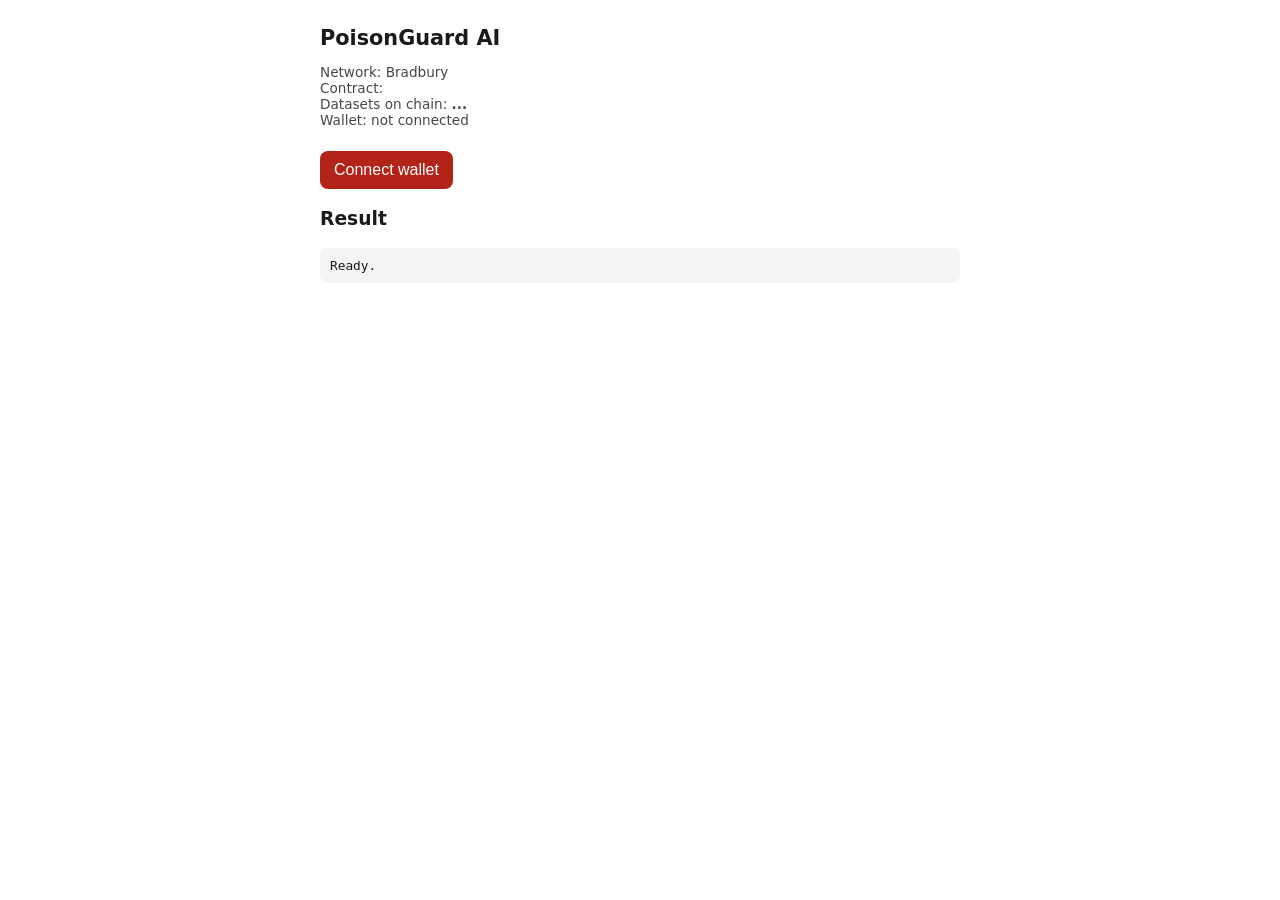
==== web/index.html @ 41a4b813 "Add single-file web frontend" ====
<!doctype html>
<html lang="en"><head><meta charset="utf-8">
<meta name="viewport" content="width=device-width,initial-scale=1">
<title>PoisonGuard AI</title>
<style>
:root{--bg:#fff;--fg:#1a1a1a;--card:#f3f4f6;--bd:#d1d5db;--ac:#b42318}
@media(prefers-color-scheme:dark){:root{--bg:#111;--fg:#eee;--card:#1c1c1e;--bd:#333;--ac:#f97066}}
body{margin:auto;padding:12px;background:var(--bg);color:var(--fg);font:16px system-ui,sans-serif;max-width:640px}
h1{font-size:1.3rem}details{background:var(--card);border:1px solid var(--bd);border-radius:10px;margin:8px 0;padding:8px 12px}
summary{font-weight:600;cursor:pointer}label{display:block;margin:8px 0 2px;font-size:.85rem}
input,select{width:100%;box-sizing:border-box;padding:8px;font-size:16px;background:var(--bg);color:var(--fg);border:1px solid var(--bd);border-radius:6px}
button{margin-top:10px;padding:10px 14px;font-size:16px;border:0;border-radius:8px;background:var(--ac);color:#fff}
pre{white-space:pre-wrap;word-break:break-all;background:var(--card);padding:10px;border-radius:8px;max-height:50vh;overflow:auto;font-size:.8rem}
.s{font-size:.85rem;opacity:.8;word-break:break-all}
</style></head><body>
<h1>PoisonGuard AI</h1>
<p class="s">Network: Bradbury<br>Contract: <span id="addr"></span><br>Datasets on chain: <b id="count">...</b><br>Wallet: <span id="wal">not connected</span></p>
<button id="conn">Connect wallet</button>
<div id="forms"></div>
<h3>Result</h3><pre id="log">Ready.</pre>
<script type="module">
import * as sdk from "https://esm.sh/genlayer-js@1.1.8";
import * as chains from "https://esm.sh/genlayer-js@1.1.8/chains";
const ADDR="0x0932c34aa6e664245f7C3A7D4944B24217d9F061";
const $=id=>document.getElementById(id);
const ET=["PROVENANCE_RECORD","LABEL_AUDIT","FEATURE_ANALYSIS","TRIGGER_TEST","CONTROL_TEST","CLEAN_BASELINE","REPRODUCTION","OTHER"];
const ST=["EVIDENCE_SUBMITTED","ASSESSED","UNDER_REVIEW","REJECTED","CLOSED"];
const A=["assessment_id"];
const SPEC={
 register_dataset:{w:1,f:[A,["dataset_name"],["dataset_version"],["content_hash"],["provenance"],["model_name"],["model_version"]]},
 submit_evidence:{w:1,f:[A,["evidence_type",ET],["nature",["OBSERVATION","ALLEGATION"]],["summary"],["method"],["trials","int"],["hits","int"]]},
 assess_dataset:{w:1,f:[A]},
 update_assessment_status:{w:1,f:[A,["new_status",ST]]},
 get_assessment:{f:[A]},
 get_risk_summary:{f:[A]}
};
const fmt=v=>typeof v==="string"?v:JSON.stringify(v,(k,x)=>typeof x==="bigint"?x.toString():x instanceof Map?Object.fromEntries(x):x,2);
const say=v=>{$("log").textContent=fmt(v)};
const fail=e=>say("Error: "+(e&&(e.shortMessage||e.message)||e));
const chain=chains.testnetBradbury;
let client,account;
$("addr").textContent=ADDR;
const mk=acc=>sdk.createClient(acc?{chain,account:acc}:{chain});
async function count(){try{$("count").textContent=String(await client.readContract({address:ADDR,functionName:"get_dataset_count",args:[]}))}catch(e){$("count").textContent="unavailable";fail(e)}}
if(!chain){say("testnetBradbury is not exported by this SDK version. Exports: "+Object.keys(chains).join(", "))}
else{client=mk();count()}
$("conn").onclick=async()=>{try{
 if(!window.ethereum)return say("No wallet found in this browser. Open this page inside a wallet browser (e.g. MetaMask).");
 const r=await window.ethereum.request({method:"eth_requestAccounts"});
 account=r[0];client=mk(account);
 try{await client.connect("testnetBradbury")}catch(e){}
 $("wal").textContent=account;count();
}catch(e){fail(e)}};
for(const [fn,s] of Object.entries(SPEC)){
 const d=document.createElement("details");
 d.innerHTML="<summary>"+fn+"</summary>"+s.f.map(([n,o])=>"<label>"+n+"</label>"+
  (Array.isArray(o)?"<select name="+n+">"+o.map(x=>"<option>"+x+"</option>").join("")+"</select>":"<input name="+n+(o==="int"?" type=number min=0 value=0":"")+">")).join("")+
  "<button>"+(s.w?"Send transaction":"Read")+"</button>";
 d.querySelector("button").onclick=async()=>{try{
  if(!client)return say("Client not ready.");
  const args=s.f.map(([n,o])=>{const v=d.querySelector("[name="+n+"]").value;return o==="int"?BigInt(v||0):v});
  if(!s.w){say("Reading...");return say(await client.readContract({address:ADDR,functionName:fn,args}))}
  if(!account)return say("Connect a wallet first.");
  say("Sending...");
  const hash=await client.writeContract({address:ADDR,functionName:fn,args,value:0n});
  say("Tx hash: "+hash+"\nWaiting for ACCEPTED...");
  const rc=await client.waitForTransactionReceipt({hash,status:"ACCEPTED",retries:60,interval:5000});
  say({hash,receipt:rc});count();
 }catch(e){fail(e)}};
 $("forms").appendChild(d);
}
</script></body></html>
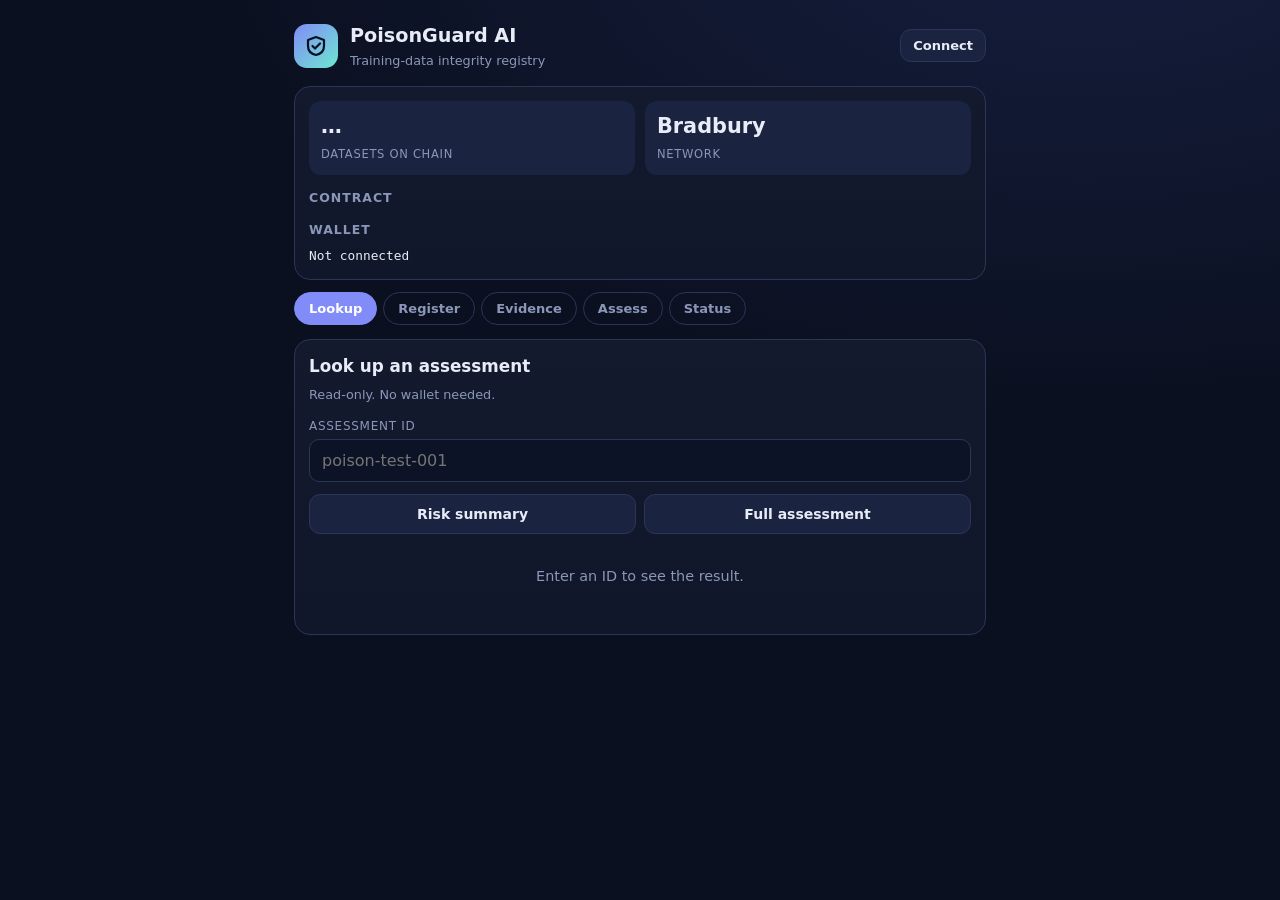
==== commit 84e60148: "Redesign frontend UI" ====
--- a/web/index.html
+++ b/web/index.html
@@ -1,72 +1,173 @@
 <!doctype html>
 <html lang="en"><head><meta charset="utf-8">
-<meta name="viewport" content="width=device-width,initial-scale=1">
+<meta name="viewport" content="width=device-width,initial-scale=1,viewport-fit=cover">
+<meta name="theme-color" content="#0b1020">
 <title>PoisonGuard AI</title>
 <style>
-:root{--bg:#fff;--fg:#1a1a1a;--card:#f3f4f6;--bd:#d1d5db;--ac:#b42318}
-@media(prefers-color-scheme:dark){:root{--bg:#111;--fg:#eee;--card:#1c1c1e;--bd:#333;--ac:#f97066}}
-body{margin:auto;padding:12px;background:var(--bg);color:var(--fg);font:16px system-ui,sans-serif;max-width:640px}
-h1{font-size:1.3rem}details{background:var(--card);border:1px solid var(--bd);border-radius:10px;margin:8px 0;padding:8px 12px}
-summary{font-weight:600;cursor:pointer}label{display:block;margin:8px 0 2px;font-size:.85rem}
-input,select{width:100%;box-sizing:border-box;padding:8px;font-size:16px;background:var(--bg);color:var(--fg);border:1px solid var(--bd);border-radius:6px}
-button{margin-top:10px;padding:10px 14px;font-size:16px;border:0;border-radius:8px;background:var(--ac);color:#fff}
-pre{white-space:pre-wrap;word-break:break-all;background:var(--card);padding:10px;border-radius:8px;max-height:50vh;overflow:auto;font-size:.8rem}
-.s{font-size:.85rem;opacity:.8;word-break:break-all}
-</style></head><body>
-<h1>PoisonGuard AI</h1>
-<p class="s">Network: Bradbury<br>Contract: <span id="addr"></span><br>Datasets on chain: <b id="count">...</b><br>Wallet: <span id="wal">not connected</span></p>
-<button id="conn">Connect wallet</button>
+:root{color-scheme:dark;--bg:#0b1020;--card:#131a2e;--card2:#1a2340;--bd:#2a3558;--fg:#e8ecf7;--mut:#8b97b8;--ac:#6ee7d0;--ac2:#818cf8;--ok:#34d399;--warn:#fbbf24;--bad:#f87171;--inc:#93a4c8}
+*{box-sizing:border-box}
+body{margin:0;background:radial-gradient(900px 500px at 85% -10%,#2a3a7a55,transparent),var(--bg);color:var(--fg);font:15px/1.5 system-ui,-apple-system,"Segoe UI",sans-serif;min-height:100vh}
+.wrap{max-width:720px;margin:auto;padding:16px 14px 70px}
+header{display:flex;align-items:center;gap:12px;margin:6px 0 16px}
+.logo{width:44px;height:44px;border-radius:13px;background:linear-gradient(135deg,var(--ac2),var(--ac));display:grid;place-items:center;flex:none}
+h1{font-size:1.2rem;margin:0}
+h3{margin:0 0 6px;font-size:1.05rem}
+h4{margin:14px 0 6px;font-size:.78rem;text-transform:uppercase;letter-spacing:.08em;color:var(--mut)}
+.sub{color:var(--mut);font-size:.8rem;margin:0}
+.grow{flex:1;min-width:0}
+.card{background:linear-gradient(180deg,var(--card),#10172a);border:1px solid var(--bd);border-radius:16px;padding:14px;margin-bottom:12px}
+.stats{display:grid;grid-template-columns:1fr 1fr;gap:10px}
+.stat{background:var(--card2);border-radius:12px;padding:10px 12px}
+.stat b{display:block;font-size:1.3rem}
+.stat span{color:var(--mut);font-size:.72rem;text-transform:uppercase;letter-spacing:.06em}
+.mono{font-family:ui-monospace,Menlo,monospace;font-size:.8rem;word-break:break-all}
+.btn{border:0;border-radius:11px;padding:11px 15px;font-weight:600;font-size:14px;font-family:inherit;color:var(--fg);background:var(--card2);border:1px solid var(--bd);cursor:pointer}
+.btn.pri{background:linear-gradient(135deg,var(--ac2),var(--ac));color:#06101f;border:0;width:100%;margin-top:14px}
+.btn.sm{padding:8px 12px;font-size:13px}
+.btn:disabled{opacity:.5}
+nav{display:flex;gap:6px;overflow-x:auto;margin-bottom:12px;padding-bottom:2px;scrollbar-width:none}
+nav button{flex:none;border:1px solid var(--bd);background:transparent;color:var(--mut);border-radius:999px;padding:8px 14px;font-size:13px;font-weight:600;font-family:inherit}
+nav button.on{background:var(--ac2);border-color:var(--ac2);color:#fff}
+label{display:block;margin:12px 0 4px;font-size:.75rem;color:var(--mut);text-transform:uppercase;letter-spacing:.06em}
+input,select,textarea{width:100%;padding:11px 12px;font-size:16px;font-family:inherit;background:#0d1326;color:var(--fg);border:1px solid var(--bd);border-radius:10px}
+textarea{min-height:84px;resize:vertical}
+input:focus,select:focus,textarea:focus{outline:2px solid var(--ac2);border-color:transparent}
+.row{display:flex;gap:8px;margin-top:12px}.row .btn{flex:1}
+.st{margin:10px 0;padding:10px 12px;border-radius:12px;background:var(--card2);border-left:4px solid var(--ac2);font-size:.85rem;word-break:break-word;white-space:pre-wrap}
+.st.err{border-color:var(--bad)}.st.ok{border-color:var(--ok)}
+.st:empty{display:none}
+.top{display:flex;align-items:center;gap:10px;flex-wrap:wrap}
+.badge{padding:6px 12px;border-radius:999px;font-weight:700;font-size:.8rem;letter-spacing:.04em}
+.badge.ok{background:#34d3991f;color:var(--ok)}.badge.warn{background:#fbbf2420;color:var(--warn)}
+.badge.bad{background:#f8717122;color:var(--bad)}.badge.inc{background:#93a4c824;color:var(--inc)}
+.pill{padding:4px 10px;border-radius:999px;background:var(--card2);font-size:.75rem;color:var(--mut)}
+.meter{height:10px;border-radius:99px;background:#0d1326;margin:12px 0 4px;overflow:hidden}
+.meter i{display:block;height:100%;border-radius:99px}
+.meter .ok{background:var(--ok)}.meter .warn{background:var(--warn)}.meter .bad{background:var(--bad)}.meter .inc{background:var(--inc)}
+.big{font-size:2rem;font-weight:800;line-height:1}
+.warnbox{background:#fbbf2418;border:1px solid #fbbf2455;color:var(--warn);padding:9px 12px;border-radius:12px;margin:12px 0;font-size:.85rem}
+ul{margin:0;padding-left:18px}li{margin:4px 0}
+.grid{display:grid;grid-template-columns:1fr 1fr;gap:8px}
+.kv{background:var(--card2);border-radius:10px;padding:8px 10px}
+.kv span{display:block;font-size:.68rem;color:var(--mut);text-transform:uppercase;letter-spacing:.05em}
+.kv b{font-size:.95rem;word-break:break-word}
+.ev{background:var(--card2);border-radius:12px;padding:10px 12px;margin:8px 0}
+.ev small{color:var(--mut)}
+details{margin-top:12px}summary{color:var(--mut);cursor:pointer;font-size:.85rem}
+pre{white-space:pre-wrap;word-break:break-all;background:#0d1326;padding:10px;border-radius:10px;font-size:.72rem;max-height:40vh;overflow:auto}
+.empty{color:var(--mut);text-align:center;padding:18px 0;font-size:.9rem}
+</style></head><body><div class="wrap">
+<header>
+ <div class="logo"><svg width="24" height="24" viewBox="0 0 24 24" fill="none" stroke="#06101f" stroke-width="2.2" stroke-linecap="round" stroke-linejoin="round"><path d="M12 3l8 3v6c0 5-3.5 8-8 9-4.5-1-8-4-8-9V6z"/><path d="M8.5 12l2.5 2.5L16 9.5"/></svg></div>
+ <div class="grow"><h1>PoisonGuard AI</h1><p class="sub">Training-data integrity registry</p></div>
+ <button class="btn sm" id="conn">Connect</button>
+</header>
+<div class="card"><div class="stats">
+ <div class="stat"><b id="count">…</b><span>Datasets on chain</span></div>
+ <div class="stat"><b>Bradbury</b><span>Network</span></div>
+</div>
+<h4>Contract</h4><div class="mono" id="addr"></div>
+<h4>Wallet</h4><div class="mono" id="wal">Not connected</div></div>
+<div class="st" id="st"></div>
+<nav id="nav"><button data-t="lookup" class="on">Lookup</button><button data-t="register">Register</button><button data-t="evidence">Evidence</button><button data-t="assess">Assess</button><button data-t="status">Status</button></nav>
+<section class="card panel" id="p-lookup">
+ <h3>Look up an assessment</h3><p class="sub">Read-only. No wallet needed.</p>
+ <label>assessment id</label><input id="lid" placeholder="poison-test-001" autocapitalize="off" autocorrect="off">
+ <div class="row"><button class="btn" id="b-sum">Risk summary</button><button class="btn" id="b-full">Full assessment</button></div>
+ <div id="out"><p class="empty">Enter an ID to see the result.</p></div>
+</section>
 <div id="forms"></div>
-<h3>Result</h3><pre id="log">Ready.</pre>
+</div>
 <script type="module">
 import * as sdk from "https://esm.sh/genlayer-js@1.1.8";
 import * as chains from "https://esm.sh/genlayer-js@1.1.8/chains";
 const ADDR="0x0932c34aa6e664245f7C3A7D4944B24217d9F061";
-const $=id=>document.getElementById(id);
-const ET=["PROVENANCE_RECORD","LABEL_AUDIT","FEATURE_ANALYSIS","TRIGGER_TEST","CONTROL_TEST","CLEAN_BASELINE","REPRODUCTION","OTHER"];
-const ST=["EVIDENCE_SUBMITTED","ASSESSED","UNDER_REVIEW","REJECTED","CLOSED"];
-const A=["assessment_id"];
-const SPEC={
- register_dataset:{w:1,f:[A,["dataset_name"],["dataset_version"],["content_hash"],["provenance"],["model_name"],["model_version"]]},
- submit_evidence:{w:1,f:[A,["evidence_type",ET],["nature",["OBSERVATION","ALLEGATION"]],["summary"],["method"],["trials","int"],["hits","int"]]},
- assess_dataset:{w:1,f:[A]},
- update_assessment_status:{w:1,f:[A,["new_status",ST]]},
- get_assessment:{f:[A]},
- get_risk_summary:{f:[A]}
-};
-const fmt=v=>typeof v==="string"?v:JSON.stringify(v,(k,x)=>typeof x==="bigint"?x.toString():x instanceof Map?Object.fromEntries(x):x,2);
-const say=v=>{$("log").textContent=fmt(v)};
-const fail=e=>say("Error: "+(e&&(e.shortMessage||e.message)||e));
+const $=s=>document.querySelector(s);
+const esc=s=>String(s??"").replace(/[&<>"']/g,c=>({"&":"&amp;","<":"&lt;",">":"&gt;",'"':"&quot;","'":"&#39;"}[c]));
+const norm=v=>v instanceof Map?Object.fromEntries([...v].map(([k,x])=>[k,norm(x)])):Array.isArray(v)?v.map(norm):typeof v==="bigint"?Number(v):(v&&typeof v==="object")?Object.fromEntries(Object.entries(v).map(([k,x])=>[k,norm(x)])):v;
+const nice=s=>String(s).replaceAll("_"," ");
+const short=a=>a?a.slice(0,8)+"…"+a.slice(-6):"";
+const st=(m,c)=>{const e=$("#st");e.className="st "+(c||"");e.textContent=m||""};
+const fail=e=>st("Error: "+((e&&(e.shortMessage||e.message))||e),"err");
 const chain=chains.testnetBradbury;
 let client,account;
-$("addr").textContent=ADDR;
+$("#addr").textContent=ADDR;
+
+const list=(t,a)=>a&&a.length?`<h4>${t}</h4><ul>${a.map(x=>`<li>${esc(x)}</li>`).join("")}</ul>`:"";
+function view(raw,full){
+ const d=norm(raw),oc=d.outcome||"NOT_ASSESSED",sc=Math.max(0,Math.min(100,Number(d.risk_score||0)));
+ const col={LOW_RISK:"ok",ELEVATED_RISK:"warn",HIGH_RISK:"bad"}[oc]||"inc";
+ let h=`<div class="top" style="margin-top:14px"><span class="badge ${col}">${esc(nice(oc))}</span>`;
+ if(d.evidence_quality)h+=`<span class="pill">Evidence: ${esc(d.evidence_quality)}</span>`;
+ if(d.status)h+=`<span class="pill">${esc(nice(d.status))}</span>`;
+ h+=`</div><div class="meter"><i class="${col}" style="width:${sc}%"></i></div><div><span class="big">${sc}</span><span class="sub"> / 100 risk score</span></div>`;
+ if(d.stale)h+=`<div class="warnbox">This result is stale: evidence changed after the last assessment. Run the assessment again.</div>`;
+ if(d.explanation)h+=`<h4>Explanation</h4><p style="margin:0">${esc(d.explanation)}</p>`;
+ if(d.next_verification_step)h+=`<h4>Next step</h4><p style="margin:0">${esc(d.next_verification_step)}</p>`;
+ if(d.metrics){h+=`<h4>Metrics</h4><div class="grid">`+Object.entries(d.metrics).map(([k,v])=>`<div class="kv"><span>${esc(nice(k.replace(/_pm$/,"")))}</span><b>${k.endsWith("_pm")?esc(v/10)+"%":esc(v)}</b></div>`).join("")+`</div>`}
+ if(d.supported_findings&&d.supported_findings.length)h+=`<h4>Findings</h4>`+d.supported_findings.map(f=>`<div class="ev"><b>${esc(nice(f.category))}</b><br>${esc(f.statement)}<br><small>${esc(nice(f.source||""))}</small></div>`).join("");
+ h+=list("Missing tests",d.missing_tests)+list("Alternative explanations",d.alternative_explanations)+list("Confidence limitations",d.confidence_limitations);
+ if(full){
+  h+=`<h4>Dataset</h4><div class="grid">`+[["name",d.dataset_name],["version",d.dataset_version],["model",d.model_name],["model version",d.model_version],["registered",d.registered_at],["assessed",d.assessed_at],["submitter",short(d.submitter)],["mode",d.evaluation_mode]].filter(x=>x[1]).map(([k,v])=>`<div class="kv"><span>${k}</span><b>${esc(v)}</b></div>`).join("")+`</div>`;
+  if(d.content_hash)h+=`<h4>Content hash</h4><div class="mono">${esc(d.content_hash)}</div>`;
+  if(d.provenance)h+=`<h4>Provenance</h4><p style="margin:0">${esc(d.provenance)}</p>`;
+  if(d.evidence&&d.evidence.length)h+=`<h4>Evidence (${d.evidence.length})</h4>`+d.evidence.map(e=>`<div class="ev"><b>${esc(nice(e.type))}</b> <small>${esc(e.nature)}${e.trials?" · "+esc(e.hits)+"/"+esc(e.trials)+" hits":""}</small><br>${esc(e.summary)}</div>`).join("");
+ }
+ return h+`<details><summary>Raw data</summary><pre>${esc(JSON.stringify(d,null,2))}</pre></details>`;
+}
+async function lookup(fn,full){
+ const id=$("#lid").value.trim();
+ if(!id)return st("Enter an assessment id first.","err");
+ if(!client)return st("Client not ready.","err");
+ st("Reading from Bradbury…");$("#out").innerHTML="";
+ try{const r=await client.readContract({address:ADDR,functionName:fn,args:[id]});st("");$("#out").innerHTML=view(r,full)}catch(e){fail(e)}
+}
+$("#b-sum").onclick=()=>lookup("get_risk_summary",false);
+$("#b-full").onclick=()=>lookup("get_assessment",true);
+
+async function count(){try{$("#count").textContent=String(await client.readContract({address:ADDR,functionName:"get_dataset_count",args:[]}))}catch(e){$("#count").textContent="?";fail(e)}}
 const mk=acc=>sdk.createClient(acc?{chain,account:acc}:{chain});
-async function count(){try{$("count").textContent=String(await client.readContract({address:ADDR,functionName:"get_dataset_count",args:[]}))}catch(e){$("count").textContent="unavailable";fail(e)}}
-if(!chain){say("testnetBradbury is not exported by this SDK version. Exports: "+Object.keys(chains).join(", "))}
+if(!chain)st("testnetBradbury is not exported by this SDK version. Exports: "+Object.keys(chains).join(", "),"err");
 else{client=mk();count()}
-$("conn").onclick=async()=>{try{
- if(!window.ethereum)return say("No wallet found in this browser. Open this page inside a wallet browser (e.g. MetaMask).");
+$("#conn").onclick=async()=>{try{
+ if(!window.ethereum)return st("No wallet found. Open this page inside a wallet browser (e.g. MetaMask).","err");
  const r=await window.ethereum.request({method:"eth_requestAccounts"});
  account=r[0];client=mk(account);
  try{await client.connect("testnetBradbury")}catch(e){}
- $("wal").textContent=account;count();
+ $("#wal").textContent=account;$("#conn").textContent=short(account);count();st("Wallet connected.","ok");
 }catch(e){fail(e)}};
-for(const [fn,s] of Object.entries(SPEC)){
- const d=document.createElement("details");
- d.innerHTML="<summary>"+fn+"</summary>"+s.f.map(([n,o])=>"<label>"+n+"</label>"+
-  (Array.isArray(o)?"<select name="+n+">"+o.map(x=>"<option>"+x+"</option>").join("")+"</select>":"<input name="+n+(o==="int"?" type=number min=0 value=0":"")+">")).join("")+
-  "<button>"+(s.w?"Send transaction":"Read")+"</button>";
- d.querySelector("button").onclick=async()=>{try{
-  if(!client)return say("Client not ready.");
-  const args=s.f.map(([n,o])=>{const v=d.querySelector("[name="+n+"]").value;return o==="int"?BigInt(v||0):v});
-  if(!s.w){say("Reading...");return say(await client.readContract({address:ADDR,functionName:fn,args}))}
-  if(!account)return say("Connect a wallet first.");
-  say("Sending...");
-  const hash=await client.writeContract({address:ADDR,functionName:fn,args,value:0n});
-  say("Tx hash: "+hash+"\nWaiting for ACCEPTED...");
-  const rc=await client.waitForTransactionReceipt({hash,status:"ACCEPTED",retries:60,interval:5000});
-  say({hash,receipt:rc});count();
- }catch(e){fail(e)}};
- $("forms").appendChild(d);
+
+const ET=["PROVENANCE_RECORD","LABEL_AUDIT","FEATURE_ANALYSIS","TRIGGER_TEST","CONTROL_TEST","CLEAN_BASELINE","REPRODUCTION","OTHER"];
+const ST_=["EVIDENCE_SUBMITTED","ASSESSED","UNDER_REVIEW","REJECTED","CLOSED"];
+const FORMS={
+ register:{fn:"register_dataset",title:"Register a dataset",f:[["assessment_id","text","e.g. my-dataset-001"],["dataset_name","text"],["dataset_version","text","1.0.0"],["content_hash","text","64 hex characters"],["provenance","area","Where the data came from"],["model_name","text","Optional"],["model_version","text","Optional"]]},
+ evidence:{fn:"submit_evidence",title:"Submit evidence",f:[["assessment_id","text"],["evidence_type",ET],["nature",["OBSERVATION","ALLEGATION"]],["summary","area"],["method","area","Required (40+ chars) for test types"],["trials","int"],["hits","int"]]},
+ assess:{fn:"assess_dataset",title:"Run assessment",note:"Validators evaluate the stored evidence. This can take a minute.",f:[["assessment_id","text"]]},
+ status:{fn:"update_assessment_status",title:"Update status",f:[["assessment_id","text"],["new_status",ST_]]}
+};
+for(const [k,F] of Object.entries(FORMS)){
+ const p=document.createElement("section");p.className="card panel";p.id="p-"+k;p.hidden=true;
+ p.innerHTML=`<h3>${F.title}</h3>${F.note?`<p class="sub">${F.note}</p>`:`<p class="sub">Needs a connected wallet.</p>`}`+F.f.map(([n,t,ph])=>{
+  const lb=`<label>${nice(n)}</label>`;
+  if(Array.isArray(t))return lb+`<select name="${n}">${t.map(o=>`<option>${o}</option>`).join("")}</select>`;
+  if(t==="area")return lb+`<textarea name="${n}" placeholder="${esc(ph||"")}"></textarea>`;
+  if(t==="int")return lb+`<input name="${n}" type="number" min="0" value="0" inputmode="numeric">`;
+  return lb+`<input name="${n}" placeholder="${esc(ph||"")}" autocapitalize="off" autocorrect="off">`;
+ }).join("")+`<button class="btn pri">Send transaction</button>`;
+ const btn=p.querySelector("button");
+ btn.onclick=async()=>{try{
+  if(!client)return st("Client not ready.","err");
+  if(!account)return st("Connect a wallet first.","err");
+  const args=F.f.map(([n,t])=>{const v=p.querySelector(`[name="${n}"]`).value;return t==="int"?BigInt(v||0):v});
+  btn.disabled=true;st("Sending transaction…");
+  const hash=await client.writeContract({address:ADDR,functionName:F.fn,args,value:0n});
+  st("Sent. Hash:\n"+hash+"\nWaiting for the network to accept it…");
+  await client.waitForTransactionReceipt({hash,status:"ACCEPTED",retries:60,interval:5000});
+  st("Accepted.\n"+hash,"ok");$("#lid").value=args[0];count();
+ }catch(e){fail(e)}finally{btn.disabled=false}};
+ $("#forms").appendChild(p);
 }
+$("#nav").onclick=e=>{const t=e.target.dataset&&e.target.dataset.t;if(!t)return;
+ document.querySelectorAll("#nav button").forEach(b=>b.classList.toggle("on",b.dataset.t===t));
+ document.querySelectorAll(".panel").forEach(p=>p.hidden=p.id!=="p-"+t)};
 </script></body></html>
